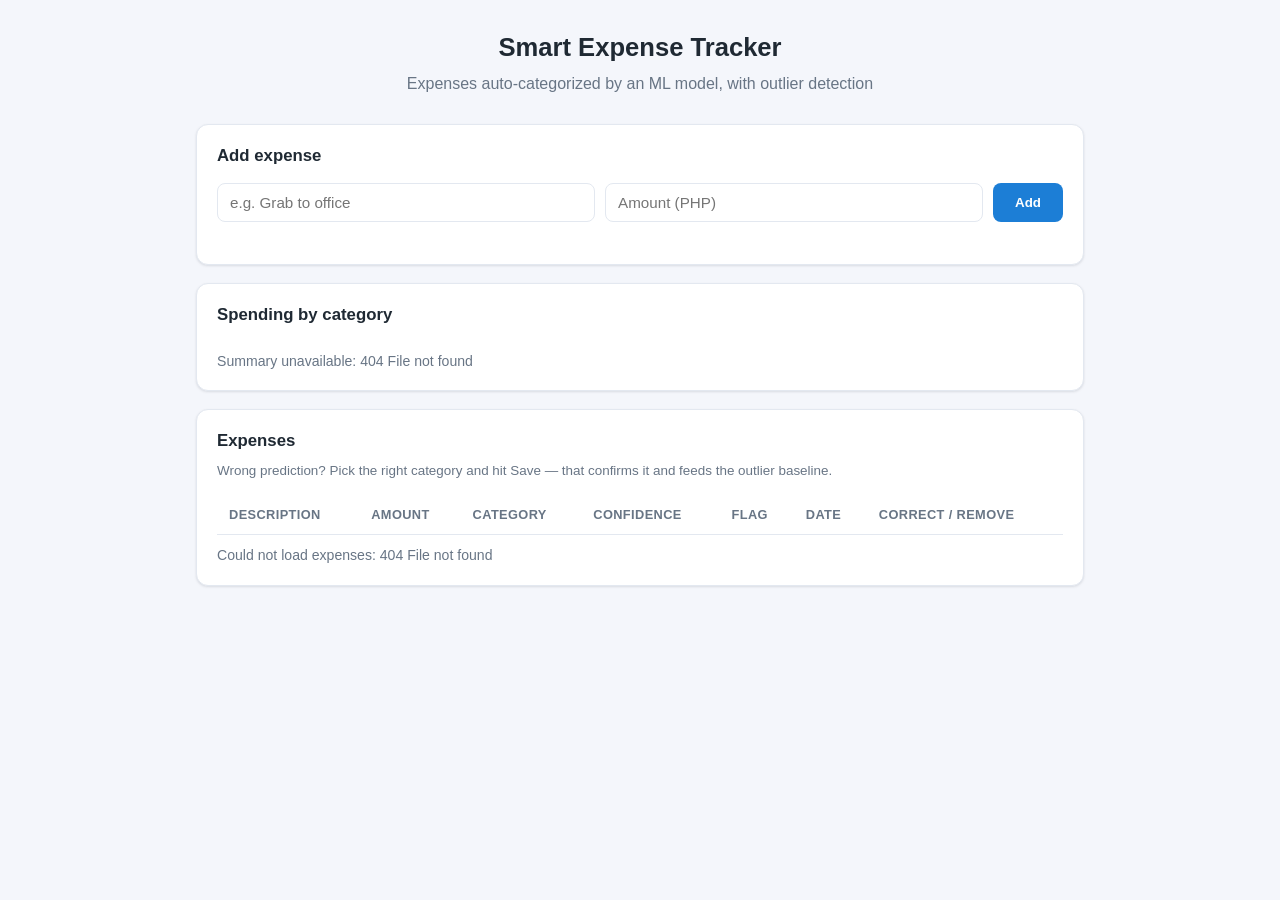
==== frontend/index.html @ 966b3962 "feat(frontend): add expense dashboard served by Laravel Vanilla JS page to add expenses, view spendi" ====
<!DOCTYPE html>
<html lang="en">
<head>
  <meta charset="UTF-8" />
  <meta name="viewport" content="width=device-width, initial-scale=1.0" />
  <title>Smart Expense Tracker</title>
  <link rel="stylesheet" href="styles.css" />
</head>
<body>
  <header class="app-header">
    <h1>Smart Expense Tracker</h1>
    <p class="subtitle">Expenses auto-categorized by an ML model, with outlier detection</p>
    <p id="ml-status" class="ml-status"></p>
  </header>

  <main class="container">
    <section class="card">
      <h2>Add expense</h2>
      <form id="expense-form" class="expense-form">
        <input type="text" id="description" placeholder="e.g. Grab to office" autocomplete="off" required />
        <input type="number" id="amount" placeholder="Amount (PHP)" step="0.01" min="0" required />
        <button type="submit" id="submit-btn">Add</button>
      </form>
      <p id="form-status" class="status"></p>
    </section>

    <section class="card">
      <h2>Spending by category</h2>
      <div id="summary" class="summary"></div>
    </section>

    <section class="card">
      <h2>Expenses</h2>
      <p class="hint">Wrong prediction? Pick the right category and hit Save — that confirms it and feeds the outlier baseline.</p>
      <div class="table-wrap">
        <table class="expense-table">
          <thead>
            <tr>
              <th>Description</th><th>Amount</th><th>Category</th>
              <th>Confidence</th><th>Flag</th><th>Date</th><th>Correct / remove</th>
            </tr>
          </thead>
          <tbody id="expense-rows"></tbody>
        </table>
      </div>
      <p id="empty-state" class="status">No expenses yet — add one above.</p>
    </section>
  </main>

  <script src="app.js"></script>
</body>
</html>
---- frontend/styles.css ----
:root {
  --bg: #f4f6fb;
  --card: #ffffff;
  --ink: #1f2933;
  --muted: #687585;
  --border: #e3e8f0;
  --accent: #1c7ed6;
  --shadow: 0 1px 3px rgba(16, 24, 40, 0.08), 0 1px 2px rgba(16, 24, 40, 0.04);
}

* { box-sizing: border-box; }

body {
  margin: 0;
  font-family: -apple-system, BlinkMacSystemFont, "Segoe UI", Roboto, Helvetica, Arial, sans-serif;
  background: var(--bg);
  color: var(--ink);
  line-height: 1.5;
}

.app-header {
  padding: 28px 20px 20px;
  text-align: center;
}
.app-header h1 { margin: 0; font-size: 1.6rem; }
.subtitle { margin: 6px 0 0; color: var(--muted); }
.ml-status { margin: 8px 0 0; font-size: 0.82rem; color: var(--muted); }

.container {
  max-width: 920px;
  margin: 0 auto;
  padding: 0 16px 48px;
  display: grid;
  gap: 18px;
}

.card {
  background: var(--card);
  border: 1px solid var(--border);
  border-radius: 12px;
  box-shadow: var(--shadow);
  padding: 18px 20px;
}
.card h2 { margin: 0 0 14px; font-size: 1.05rem; }
.hint { margin: -6px 0 14px; color: var(--muted); font-size: 0.84rem; }

.expense-form { display: flex; gap: 10px; flex-wrap: wrap; }
.expense-form input {
  flex: 1 1 180px;
  padding: 10px 12px;
  border: 1px solid var(--border);
  border-radius: 8px;
  font-size: 0.95rem;
}
.expense-form input:focus { outline: 2px solid var(--accent); border-color: var(--accent); }
.expense-form button {
  padding: 10px 22px;
  border: none;
  border-radius: 8px;
  background: var(--accent);
  color: #fff;
  font-weight: 600;
  cursor: pointer;
}
.expense-form button:disabled { opacity: 0.6; cursor: progress; }

.status { margin: 10px 0 0; color: var(--muted); font-size: 0.88rem; min-height: 1em; }

.table-wrap { overflow-x: auto; }
.expense-table { width: 100%; border-collapse: collapse; font-size: 0.92rem; }
.expense-table th, .expense-table td {
  text-align: left;
  padding: 10px 12px;
  border-bottom: 1px solid var(--border);
  white-space: nowrap;
}
.expense-table th { color: var(--muted); font-weight: 600; font-size: 0.8rem; text-transform: uppercase; letter-spacing: 0.03em; }
.expense-table tr.outlier { background: #fff4f4; }

.badge {
  display: inline-block;
  padding: 3px 10px;
  border-radius: 999px;
  color: #fff;
  font-size: 0.78rem;
  font-weight: 600;
}
.confirmed { color: #2f9e44; font-weight: 700; }
.flag { color: #e03131; font-weight: 600; font-size: 0.82rem; cursor: help; }

.action-wrap { display: flex; gap: 6px; align-items: center; }
.action-wrap select {
  padding: 5px 6px;
  border: 1px solid var(--border);
  border-radius: 6px;
  font-size: 0.82rem;
  background: #fff;
}
.btn-save {
  padding: 5px 12px;
  border: none;
  border-radius: 6px;
  background: var(--accent);
  color: #fff;
  cursor: pointer;
  font-size: 0.8rem;
}
.btn-save:hover { opacity: 0.9; }
.btn-del {
  padding: 5px 9px;
  border: 1px solid var(--border);
  border-radius: 6px;
  background: #fff;
  color: #e03131;
  cursor: pointer;
  font-size: 0.85rem;
  line-height: 1;
}
.btn-del:hover { background: #fff4f4; }

.summary { display: grid; gap: 10px; }
.bar-row { display: grid; grid-template-columns: 90px 1fr 90px; align-items: center; gap: 10px; }
.bar-label { font-size: 0.85rem; color: var(--muted); }
.bar-track { background: #eef1f6; border-radius: 999px; height: 12px; overflow: hidden; }
.bar-fill { display: block; height: 100%; border-radius: 999px; transition: width 0.3s ease; }
.bar-value { font-size: 0.85rem; text-align: right; font-variant-numeric: tabular-nums; }
.outlier-count { margin: 6px 0 0; color: var(--muted); font-size: 0.88rem; }
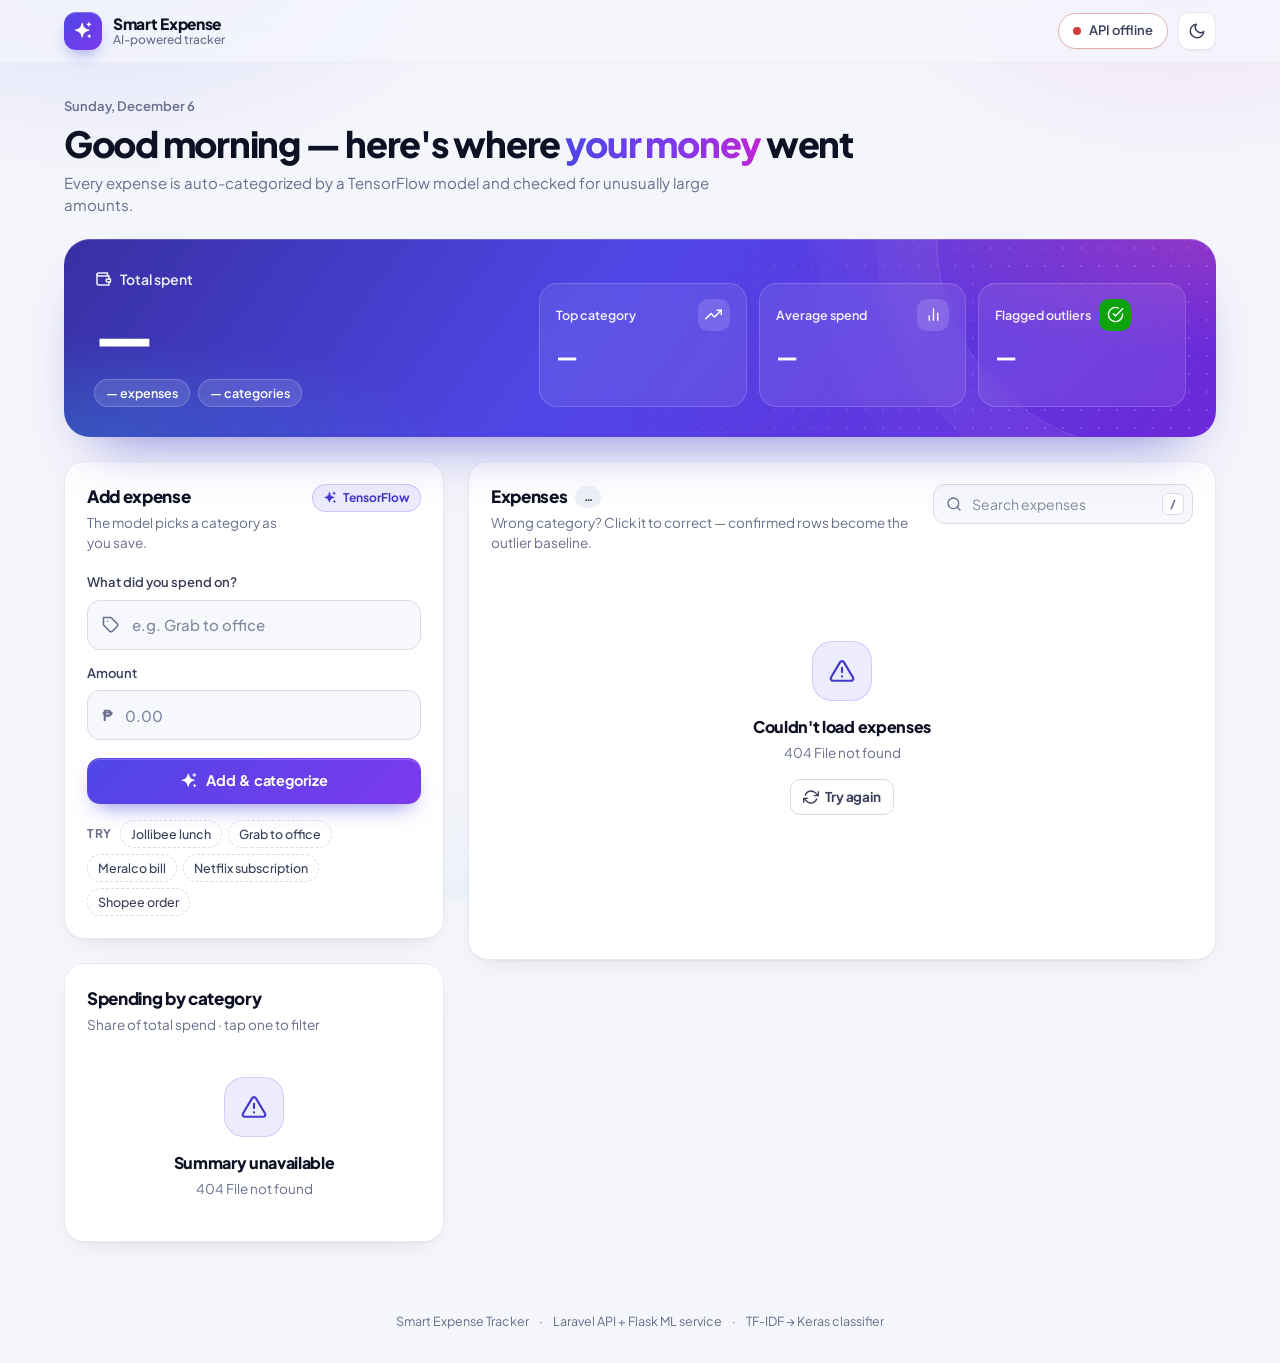
==== commit adc8627a: "feat(frontend): open the dashboard in light mode by default The page always starts in light mode reg" ====
--- a/frontend/index.html
+++ b/frontend/index.html
@@ -1,52 +1,248 @@
 <!DOCTYPE html>
-<html lang="en">
+<!-- The page always opens in light mode; the header toggle switches to dark for the visit. -->
+<html lang="en" data-theme="light">
 <head>
   <meta charset="UTF-8" />
   <meta name="viewport" content="width=device-width, initial-scale=1.0" />
   <title>Smart Expense Tracker</title>
-  <link rel="stylesheet" href="styles.css" />
+  <meta name="description" content="Expense tracker that auto-categorizes spending with a TensorFlow model and flags unusually large expenses." />
+  <meta name="color-scheme" content="light" />
+  <meta name="theme-color" content="#f5f6fb" />
+  <link rel="icon" href="data:image/svg+xml,%3Csvg xmlns='http://www.w3.org/2000/svg' viewBox='0 0 32 32'%3E%3Cdefs%3E%3ClinearGradient id='g' x1='0' y1='0' x2='1' y2='1'%3E%3Cstop offset='0' stop-color='%234f46e5'/%3E%3Cstop offset='1' stop-color='%237c3aed'/%3E%3C/linearGradient%3E%3C/defs%3E%3Crect width='32' height='32' rx='9' fill='url(%23g)'/%3E%3Cpath d='M16 6c.8 5.6 4.4 9.2 10 10-5.6.8-9.2 4.4-10 10-.8-5.6-4.4-9.2-10-10 5.6-.8 9.2-4.4 10-10z' fill='%23fff'/%3E%3C/svg%3E" />
+  <link rel="preconnect" href="https://fonts.googleapis.com" />
+  <link rel="preconnect" href="https://fonts.gstatic.com" crossorigin />
+  <link rel="stylesheet" href="https://fonts.googleapis.com/css2?family=Plus+Jakarta+Sans:wght@400;500;600;700;800&display=swap" />
+  <link rel="stylesheet" href="styles.css?v=2" />
 </head>
 <body>
-  <header class="app-header">
-    <h1>Smart Expense Tracker</h1>
-    <p class="subtitle">Expenses auto-categorized by an ML model, with outlier detection</p>
-    <p id="ml-status" class="ml-status"></p>
+  <!-- Icon sprite (stroke icons, 24px grid). Category icons are named after the category slug. -->
+  <svg xmlns="http://www.w3.org/2000/svg" class="sprite" aria-hidden="true">
+    <symbol id="i-sparkles" viewBox="0 0 24 24"><path d="M11 3c.6 4.4 3.6 7.4 8 8-4.4.6-7.4 3.6-8 8-.6-4.4-3.6-7.4-8-8 4.4-.6 7.4-3.6 8-8z"/><path d="M19 2v4M17 4h4"/><path d="M19.5 16.5v3M18 18h3"/></symbol>
+    <symbol id="i-wallet" viewBox="0 0 24 24"><path d="M20 12V8H6a2 2 0 0 1-2-2c0-1.1.9-2 2-2h12v4"/><path d="M4 6v12a2 2 0 0 0 2 2h14v-4"/><path d="M18 12a2 2 0 0 0 0 4h4v-4z"/></symbol>
+    <symbol id="i-food" viewBox="0 0 24 24"><path d="M3 2v7c0 1.1.9 2 2 2h4a2 2 0 0 0 2-2V2"/><path d="M7 2v20"/><path d="M21 15V2a5 5 0 0 0-5 5v6c0 1.1.9 2 2 2h3zm0 0v7"/></symbol>
+    <symbol id="i-transport" viewBox="0 0 24 24"><path d="M5 11l1.6-4.3A2 2 0 0 1 8.5 5.4h7a2 2 0 0 1 1.9 1.3L19 11"/><path d="M5 18H4a1 1 0 0 1-1-1v-3.5A2.5 2.5 0 0 1 5.5 11h13a2.5 2.5 0 0 1 2.5 2.5V17a1 1 0 0 1-1 1h-1"/><path d="M9 18h6"/><circle cx="7" cy="18" r="2"/><circle cx="17" cy="18" r="2"/></symbol>
+    <symbol id="i-utilities" viewBox="0 0 24 24"><path d="M13 2L3 14h9l-1 8 10-12h-9l1-8z"/></symbol>
+    <symbol id="i-shopping" viewBox="0 0 24 24"><path d="M6 2L3 6v14a2 2 0 0 0 2 2h14a2 2 0 0 0 2-2V6l-3-4z"/><path d="M3 6h18"/><path d="M16 10a4 4 0 0 1-8 0"/></symbol>
+    <symbol id="i-bills" viewBox="0 0 24 24"><path d="M5 3v18l2.33-1.5L9.67 21 12 19.5l2.33 1.5 2.34-1.5L19 21V3l-2.33 1.5L14.33 3 12 4.5 9.67 3 7.33 4.5z"/><path d="M9 8.5h6"/><path d="M9 12.5h6"/><path d="M9 16h3"/></symbol>
+    <symbol id="i-other" viewBox="0 0 24 24"><path d="M20.59 13.41l-7.17 7.17a2 2 0 0 1-2.83 0L2 12V2h10l8.59 8.59a2 2 0 0 1 0 2.82z"/><path d="M7 7h.01"/></symbol>
+    <symbol id="i-uncategorized" viewBox="0 0 24 24"><circle cx="12" cy="12" r="10"/><path d="M9.09 9a3 3 0 0 1 5.83 1c0 2-3 3-3 3"/><path d="M12 17h.01"/></symbol>
+    <symbol id="i-check" viewBox="0 0 24 24"><path d="M20 6L9 17l-5-5"/></symbol>
+    <symbol id="i-check-circle" viewBox="0 0 24 24"><path d="M22 11.08V12a10 10 0 1 1-5.93-9.14"/><path d="M22 4L12 14.01l-3-3"/></symbol>
+    <symbol id="i-alert" viewBox="0 0 24 24"><path d="M10.29 3.86L1.82 18a2 2 0 0 0 1.71 3h16.94a2 2 0 0 0 1.71-3L13.71 3.86a2 2 0 0 0-3.42 0z"/><path d="M12 9v4"/><path d="M12 17h.01"/></symbol>
+    <symbol id="i-trash" viewBox="0 0 24 24"><path d="M3 6h18"/><path d="M19 6v14a2 2 0 0 1-2 2H7a2 2 0 0 1-2-2V6m3 0V4a2 2 0 0 1 2-2h4a2 2 0 0 1 2 2v2"/><path d="M10 11v6"/><path d="M14 11v6"/></symbol>
+    <symbol id="i-x" viewBox="0 0 24 24"><path d="M18 6L6 18"/><path d="M6 6l12 12"/></symbol>
+    <symbol id="i-chevron" viewBox="0 0 24 24"><path d="M6 9l6 6 6-6"/></symbol>
+    <symbol id="i-search" viewBox="0 0 24 24"><circle cx="11" cy="11" r="8"/><path d="M21 21l-4.35-4.35"/></symbol>
+    <symbol id="i-sun" viewBox="0 0 24 24"><circle cx="12" cy="12" r="4"/><path d="M12 2v2M12 20v2M4.93 4.93l1.41 1.41M17.66 17.66l1.41 1.41M2 12h2M20 12h2M6.34 17.66l-1.41 1.41M19.07 4.93l-1.41 1.41"/></symbol>
+    <symbol id="i-moon" viewBox="0 0 24 24"><path d="M21 12.79A9 9 0 1 1 11.21 3 7 7 0 0 0 21 12.79z"/></symbol>
+    <symbol id="i-trending" viewBox="0 0 24 24"><path d="M23 6l-9.5 9.5-5-5L1 18"/><path d="M17 6h6v6"/></symbol>
+    <symbol id="i-bars" viewBox="0 0 24 24"><path d="M18 20V10"/><path d="M12 20V4"/><path d="M6 20v-6"/></symbol>
+    <symbol id="i-inbox" viewBox="0 0 24 24"><path d="M22 12h-6l-2 3h-4l-2-3H2"/><path d="M5.45 5.11L2 12v6a2 2 0 0 0 2 2h16a2 2 0 0 0 2-2v-6l-3.45-6.89A2 2 0 0 0 16.76 4H7.24a2 2 0 0 0-1.79 1.11z"/></symbol>
+    <symbol id="i-refresh" viewBox="0 0 24 24"><path d="M23 4v6h-6"/><path d="M1 20v-6h6"/><path d="M3.51 9a9 9 0 0 1 14.85-3.36L23 10M1 14l4.64 4.36A9 9 0 0 0 20.49 15"/></symbol>
+  </svg>
+
+  <div class="aurora" aria-hidden="true"></div>
+
+  <header class="topbar">
+    <div class="topbar-inner">
+      <a class="brand" href="/">
+        <span class="brand-mark"><svg class="icon" aria-hidden="true"><use href="#i-sparkles"/></svg></span>
+        <span class="brand-text">
+          <span class="brand-name">Smart Expense</span>
+          <span class="brand-tag">AI-powered tracker</span>
+        </span>
+      </a>
+      <div class="topbar-actions">
+        <span id="ml-status" class="status-pill" data-state="checking" role="status" title="Contacting the API">
+          <span class="status-dot" aria-hidden="true"></span>
+          <span class="label">Checking model…</span>
+        </span>
+        <button id="theme-toggle" class="icon-btn" type="button" aria-label="Switch to dark theme" title="Switch to dark theme">
+          <svg class="icon" aria-hidden="true"><use href="#i-moon"/></svg>
+        </button>
+      </div>
+    </div>
   </header>
 
-  <main class="container">
-    <section class="card">
-      <h2>Add expense</h2>
-      <form id="expense-form" class="expense-form">
-        <input type="text" id="description" placeholder="e.g. Grab to office" autocomplete="off" required />
-        <input type="number" id="amount" placeholder="Amount (PHP)" step="0.01" min="0" required />
-        <button type="submit" id="submit-btn">Add</button>
-      </form>
-      <p id="form-status" class="status"></p>
+  <main class="page">
+    <section class="intro">
+      <p class="eyebrow" id="today">&nbsp;</p>
+      <h1><span id="greeting">Hello</span> — here's where <span class="grad-text">your money</span> went</h1>
+      <p class="lede">Every expense is auto-categorized by a TensorFlow model and checked for unusually large amounts.</p>
     </section>
 
-    <section class="card">
-      <h2>Spending by category</h2>
-      <div id="summary" class="summary"></div>
+    <section class="hero" aria-label="Spending overview">
+      <div class="hero-main">
+        <p class="hero-label"><svg class="icon" aria-hidden="true"><use href="#i-wallet"/></svg> Total spent</p>
+        <p class="hero-value">
+          <span id="hero-value" aria-hidden="true"><span class="skeleton skeleton-hero"></span></span>
+          <span id="hero-value-sr" class="sr-only">Loading</span>
+        </p>
+        <p class="hero-sub">
+          <span class="hero-pill" id="hero-count">— expenses</span>
+          <span class="hero-pill" id="hero-cats">— categories</span>
+        </p>
+      </div>
+      <div class="hero-kpis">
+        <div class="kpi" id="kpi-top">
+          <div class="kpi-head">
+            <span class="kpi-label">Top category</span>
+            <span class="kpi-icon"><svg class="icon" aria-hidden="true"><use href="#i-trending"/></svg></span>
+          </div>
+          <p class="kpi-value">—</p>
+          <p class="kpi-sub">&nbsp;</p>
+        </div>
+        <div class="kpi" id="kpi-avg">
+          <div class="kpi-head">
+            <span class="kpi-label">Average spend</span>
+            <span class="kpi-icon"><svg class="icon" aria-hidden="true"><use href="#i-bars"/></svg></span>
+          </div>
+          <p class="kpi-value">—</p>
+          <p class="kpi-sub">&nbsp;</p>
+        </div>
+        <button class="kpi kpi-button" id="kpi-outliers" type="button" data-state="clear" disabled>
+          <span class="kpi-head">
+            <span class="kpi-label">Flagged outliers</span>
+            <span class="kpi-icon"><svg class="icon" aria-hidden="true"><use href="#i-check-circle"/></svg></span>
+          </span>
+          <span class="kpi-value">—</span>
+          <span class="kpi-sub">&nbsp;</span>
+        </button>
+      </div>
     </section>
 
-    <section class="card">
-      <h2>Expenses</h2>
-      <p class="hint">Wrong prediction? Pick the right category and hit Save — that confirms it and feeds the outlier baseline.</p>
-      <div class="table-wrap">
-        <table class="expense-table">
-          <thead>
-            <tr>
-              <th>Description</th><th>Amount</th><th>Category</th>
-              <th>Confidence</th><th>Flag</th><th>Date</th><th>Correct / remove</th>
-            </tr>
-          </thead>
-          <tbody id="expense-rows"></tbody>
-        </table>
-      </div>
-      <p id="empty-state" class="status">No expenses yet — add one above.</p>
-    </section>
+    <div class="layout">
+      <div class="rail">
+        <section class="card add-card" aria-labelledby="add-title">
+          <header class="card-head">
+            <div>
+              <h2 class="card-title" id="add-title">Add expense</h2>
+              <p class="card-sub">The model picks a category as you save.</p>
+            </div>
+            <span class="ai-badge"><svg class="icon" aria-hidden="true"><use href="#i-sparkles"/></svg> TensorFlow</span>
+          </header>
+
+          <form id="expense-form" class="add-form">
+            <label class="field">
+              <span class="field-label">What did you spend on?</span>
+              <span class="input-wrap">
+                <svg class="icon" aria-hidden="true"><use href="#i-other"/></svg>
+                <input type="text" id="description" name="description" placeholder="e.g. Grab to office" autocomplete="off" maxlength="255" required />
+              </span>
+            </label>
+            <label class="field">
+              <span class="field-label">Amount</span>
+              <span class="input-wrap">
+                <span class="prefix" aria-hidden="true">₱</span>
+                <input type="number" id="amount" name="amount" placeholder="0.00" step="0.01" min="0.01" inputmode="decimal" required />
+              </span>
+            </label>
+            <button type="submit" id="submit-btn" class="btn btn-primary btn-block">
+              <svg class="icon btn-icon" aria-hidden="true"><use href="#i-sparkles"/></svg>
+              <span class="spinner" aria-hidden="true"></span>
+              <span class="btn-label">Add &amp; categorize</span>
+            </button>
+          </form>
+
+          <div class="suggestions">
+            <span class="suggestions-label">Try</span>
+            <button type="button" class="suggestion" data-amount="185">Jollibee lunch</button>
+            <button type="button" class="suggestion" data-amount="240">Grab to office</button>
+            <button type="button" class="suggestion" data-amount="2350">Meralco bill</button>
+            <button type="button" class="suggestion" data-amount="549">Netflix subscription</button>
+            <button type="button" class="suggestion" data-amount="890">Shopee order</button>
+          </div>
+
+          <p id="form-status" class="form-status" role="alert"></p>
+          <div id="prediction" class="prediction" role="status" hidden></div>
+        </section>
+
+        <section class="card breakdown-card" aria-labelledby="breakdown-title">
+          <header class="card-head">
+            <div>
+              <h2 class="card-title" id="breakdown-title">Spending by category</h2>
+              <p class="card-sub">Share of total spend · tap one to filter</p>
+            </div>
+            <button type="button" id="clear-category" class="link-btn" hidden>Clear</button>
+          </header>
+          <ul id="breakdown" class="breakdown">
+            <li class="skeleton-row"><span class="skeleton skeleton-avatar"></span><span class="skeleton-lines"><span class="skeleton"></span><span class="skeleton short"></span></span></li>
+            <li class="skeleton-row"><span class="skeleton skeleton-avatar"></span><span class="skeleton-lines"><span class="skeleton"></span><span class="skeleton short"></span></span></li>
+            <li class="skeleton-row"><span class="skeleton skeleton-avatar"></span><span class="skeleton-lines"><span class="skeleton"></span><span class="skeleton short"></span></span></li>
+          </ul>
+        </section>
+      </div>
+
+      <section class="card expenses-card" aria-labelledby="expenses-title">
+        <header class="card-head">
+          <div>
+            <h2 class="card-title" id="expenses-title" tabindex="-1">Expenses <span class="count-badge" id="expense-count">…</span></h2>
+            <p class="card-sub">Wrong category? Click it to correct — confirmed rows become the outlier baseline.</p>
+          </div>
+          <label class="search">
+            <svg class="icon" aria-hidden="true"><use href="#i-search"/></svg>
+            <input type="search" id="search" placeholder="Search expenses" aria-label="Search expenses" autocomplete="off" />
+            <kbd aria-hidden="true">/</kbd>
+          </label>
+        </header>
+
+        <div id="filters" class="filters" role="toolbar" aria-label="Filter expenses"></div>
+
+        <div class="table-wrap">
+          <table class="expense-table" id="expense-table">
+            <thead>
+              <tr>
+                <th scope="col">Expense</th>
+                <th scope="col">Category</th>
+                <th scope="col">Confidence</th>
+                <th scope="col" class="num">Amount</th>
+                <th scope="col"><span class="sr-only">Actions</span></th>
+              </tr>
+            </thead>
+            <tbody id="expense-rows">
+              <tr class="skeleton-tr"><td colspan="5"><span class="skeleton-row"><span class="skeleton skeleton-avatar"></span><span class="skeleton-lines"><span class="skeleton"></span><span class="skeleton short"></span></span></span></td></tr>
+              <tr class="skeleton-tr"><td colspan="5"><span class="skeleton-row"><span class="skeleton skeleton-avatar"></span><span class="skeleton-lines"><span class="skeleton"></span><span class="skeleton short"></span></span></span></td></tr>
+              <tr class="skeleton-tr"><td colspan="5"><span class="skeleton-row"><span class="skeleton skeleton-avatar"></span><span class="skeleton-lines"><span class="skeleton"></span><span class="skeleton short"></span></span></span></td></tr>
+              <tr class="skeleton-tr"><td colspan="5"><span class="skeleton-row"><span class="skeleton skeleton-avatar"></span><span class="skeleton-lines"><span class="skeleton"></span><span class="skeleton short"></span></span></span></td></tr>
+            </tbody>
+          </table>
+        </div>
+        <div id="empty-state" class="empty" hidden></div>
+
+        <footer class="list-foot">
+          <span id="list-meta"></span>
+          <button type="button" id="load-more" class="btn btn-ghost btn-sm" hidden>
+            Load more <svg class="icon" aria-hidden="true"><use href="#i-chevron"/></svg>
+          </button>
+        </footer>
+      </section>
+    </div>
   </main>
 
-  <script src="app.js"></script>
+  <footer class="footer">
+    <span>Smart Expense Tracker</span>
+    <span aria-hidden="true">·</span>
+    <span>Laravel API + Flask ML service</span>
+    <span aria-hidden="true">·</span>
+    <span>TF-IDF → Keras classifier</span>
+  </footer>
+
+  <div id="cat-menu" class="menu" role="menu" aria-label="Set category" hidden></div>
+
+  <dialog id="confirm-dialog" class="dialog" aria-labelledby="dialog-title" aria-describedby="dialog-body">
+    <form method="dialog" class="dialog-inner">
+      <span class="dialog-icon"><svg class="icon" aria-hidden="true"><use href="#i-trash"/></svg></span>
+      <h3 id="dialog-title" class="dialog-title">Delete this expense?</h3>
+      <p id="dialog-body" class="dialog-body"></p>
+      <div class="dialog-actions">
+        <button type="submit" value="cancel" class="btn btn-ghost" autofocus>Cancel</button>
+        <button type="submit" value="confirm" class="btn btn-danger">Delete</button>
+      </div>
+    </form>
+  </dialog>
+
+  <div id="toasts" class="toasts" role="status" aria-live="polite"></div>
+
+  <script src="app.js?v=2"></script>
 </body>
 </html>
--- a/frontend/styles.css
+++ b/frontend/styles.css
@@ -1,127 +1,1352 @@
+/* ==========================================================================
+   Smart Expense Tracker — styles
+   Tokens first (light by default, dark under [data-theme="dark"]), then components.
+   ========================================================================== */
+
 :root {
-  --bg: #f4f6fb;
-  --card: #ffffff;
-  --ink: #1f2933;
-  --muted: #687585;
-  --border: #e3e8f0;
-  --accent: #1c7ed6;
-  --shadow: 0 1px 3px rgba(16, 24, 40, 0.08), 0 1px 2px rgba(16, 24, 40, 0.04);
-}
-
-* { box-sizing: border-box; }
+  color-scheme: light;
+  --font: "Plus Jakarta Sans", system-ui, -apple-system, "Segoe UI", Roboto, Helvetica, Arial, sans-serif;
+
+  --bg: #f5f6fb;
+  --surface: #ffffff;
+  --surface-2: #f7f8fc;
+  --surface-3: #eef0f8;
+  --border: #e7e9f2;
+  --border-strong: #d8dbe8;
+  --ink: #0e1124;
+  --ink-2: #3a3f5c;
+  --muted: #676d8c;
+
+  --brand: #4f46e5;
+  --brand-2: #7c3aed;
+  --brand-ink: #4338ca;
+  --brand-soft: rgba(79, 70, 229, 0.1);
+  --ring: rgba(79, 70, 229, 0.28);
+  --meter: #4f46e5;
+  --grad-text: linear-gradient(90deg, #4f46e5, #7c3aed 55%, #c026d3);
+
+  /* Status colors are reserved for state and always ship with an icon + label. */
+  --good: #0ca30c;
+  --good-ink: #006300;
+  --warn: #fab219;
+  --crit: #d03b3b;
+  --crit-soft: rgba(208, 59, 59, 0.08);
+
+  /* One fixed color per category (validated categorical slots 1–5, adjacent order);
+     "Other" and "Uncategorized" take the de-emphasis grays. */
+  --cat-transport: #2a78d6;
+  --cat-food: #eb6834;
+  --cat-bills: #1baf7a;
+  --cat-utilities: #eda100;
+  --cat-shopping: #e87ba4;
+  --cat-other: #898781;
+  --cat-uncategorized: #c3c2b7;
+
+  --shadow-sm: 0 1px 2px rgba(16, 18, 40, 0.05);
+  --shadow: 0 1px 2px rgba(16, 18, 40, 0.04), 0 10px 30px -16px rgba(16, 18, 40, 0.16);
+  --shadow-pop: 0 18px 50px -18px rgba(16, 18, 40, 0.35);
+  --radius: 20px;
+  --ease-out: cubic-bezier(0.2, 0.8, 0.2, 1);
+}
+
+:root[data-theme="dark"] {
+  color-scheme: dark;
+  --bg: #090b13;
+  --surface: #11141f;
+  --surface-2: #161a28;
+  --surface-3: #1d2233;
+  --border: #232840;
+  --border-strong: #30364f;
+  --ink: #eef0fb;
+  --ink-2: #c4c8de;
+  --muted: #9096b4;
+  --brand-ink: #a5b4fc;
+  --brand-soft: rgba(129, 140, 248, 0.14);
+  --ring: rgba(129, 140, 248, 0.38);
+  --meter: #818cf8;
+  --grad-text: linear-gradient(90deg, #818cf8, #c084fc 55%, #f472b6);
+  --good-ink: #0ca30c;
+  --crit-soft: rgba(208, 59, 59, 0.16);
+  --cat-transport: #3987e5;
+  --cat-food: #d95926;
+  --cat-bills: #199e70;
+  --cat-utilities: #c98500;
+  --cat-shopping: #d55181;
+  --cat-other: #898781;
+  --cat-uncategorized: #52514e;
+  --shadow-sm: 0 1px 2px rgba(0, 0, 0, 0.4);
+  --shadow: 0 1px 2px rgba(0, 0, 0, 0.35), 0 12px 32px -18px rgba(0, 0, 0, 0.7);
+  --shadow-pop: 0 20px 50px -16px rgba(0, 0, 0, 0.75);
+}
+
+/* ---------- Base ---------- */
+
+*, *::before, *::after { box-sizing: border-box; }
+
+html { -webkit-text-size-adjust: 100%; }
 
 body {
   margin: 0;
-  font-family: -apple-system, BlinkMacSystemFont, "Segoe UI", Roboto, Helvetica, Arial, sans-serif;
+  min-height: 100vh;
+  font-family: var(--font);
+  font-size: 15px;
+  line-height: 1.5;
   background: var(--bg);
   color: var(--ink);
-  line-height: 1.5;
-}
-
-.app-header {
-  padding: 28px 20px 20px;
+  -webkit-font-smoothing: antialiased;
+  -moz-osx-font-smoothing: grayscale;
+}
+
+h1, h2, h3, p { margin: 0; }
+
+button, input { font: inherit; color: inherit; }
+
+:focus-visible { outline: 2px solid var(--brand); outline-offset: 2px; }
+
+[hidden] { display: none !important; }
+
+.sprite { position: absolute; width: 0; height: 0; overflow: hidden; }
+
+.sr-only {
+  position: absolute; width: 1px; height: 1px; padding: 0; margin: -1px;
+  overflow: hidden; clip: rect(0, 0, 0, 0); white-space: nowrap; border: 0;
+}
+
+.icon {
+  width: 18px;
+  height: 18px;
+  flex: none;
+  fill: none;
+  stroke: currentColor;
+  stroke-width: 2;
+  stroke-linecap: round;
+  stroke-linejoin: round;
+}
+
+/* Soft color glow behind the top of the page. */
+.aurora {
+  position: fixed;
+  inset: 0;
+  z-index: -1;
+  pointer-events: none;
+  background:
+    radial-gradient(42rem 26rem at 8% -8%, rgba(99, 102, 241, 0.16), transparent 62%),
+    radial-gradient(36rem 24rem at 92% -6%, rgba(192, 38, 211, 0.1), transparent 62%),
+    radial-gradient(40rem 22rem at 50% 108%, rgba(14, 165, 233, 0.07), transparent 60%);
+}
+
+/* ---------- Top bar ---------- */
+
+.topbar {
+  position: sticky;
+  top: 0;
+  z-index: 40;
+  background: color-mix(in oklab, var(--bg) 78%, transparent);
+  backdrop-filter: saturate(1.5) blur(14px);
+  -webkit-backdrop-filter: saturate(1.5) blur(14px);
+  border-bottom: 1px solid color-mix(in oklab, var(--border) 75%, transparent);
+}
+
+.topbar-inner {
+  max-width: 1200px;
+  margin: 0 auto;
+  padding: 12px 24px;
+  display: flex;
+  align-items: center;
+  justify-content: space-between;
+  gap: 16px;
+}
+
+.brand {
+  display: flex;
+  align-items: center;
+  gap: 11px;
+  color: var(--ink);
+  text-decoration: none;
+  border-radius: 12px;
+}
+
+.brand-mark {
+  width: 38px;
+  height: 38px;
+  border-radius: 12px;
+  display: grid;
+  place-items: center;
+  color: #fff;
+  background: linear-gradient(135deg, var(--brand), var(--brand-2));
+  box-shadow: 0 8px 18px -8px rgba(79, 70, 229, 0.8), inset 0 1px 0 rgba(255, 255, 255, 0.25);
+}
+.brand-mark .icon { width: 20px; height: 20px; fill: currentColor; stroke-width: 1.5; }
+
+.brand-text { display: grid; line-height: 1.15; }
+.brand-name { font-weight: 800; font-size: 15.5px; letter-spacing: -0.02em; }
+.brand-tag { font-size: 12px; font-weight: 500; color: var(--muted); }
+
+.topbar-actions { display: flex; align-items: center; gap: 10px; }
+
+.status-pill {
+  display: inline-flex;
+  align-items: center;
+  gap: 8px;
+  height: 36px;
+  padding: 0 14px;
+  border-radius: 999px;
+  border: 1px solid var(--border);
+  background: var(--surface);
+  box-shadow: var(--shadow-sm);
+  font-size: 13px;
+  font-weight: 600;
+  color: var(--ink-2);
+  white-space: nowrap;
+}
+.status-dot {
+  width: 8px;
+  height: 8px;
+  border-radius: 50%;
+  background: var(--muted);
+}
+.status-pill[data-state="ok"] .status-dot { background: var(--good); animation: pulse 2.4s ease-out infinite; }
+.status-pill[data-state="down"] .status-dot,
+.status-pill[data-state="error"] .status-dot { background: var(--crit); }
+.status-pill[data-state="down"],
+.status-pill[data-state="error"] { border-color: color-mix(in oklab, var(--crit) 35%, var(--border)); }
+
+@keyframes pulse {
+  0% { box-shadow: 0 0 0 0 rgba(12, 163, 12, 0.45); }
+  70%, 100% { box-shadow: 0 0 0 7px rgba(12, 163, 12, 0); }
+}
+
+/* ---------- Buttons & inputs ---------- */
+
+.btn {
+  display: inline-flex;
+  align-items: center;
+  justify-content: center;
+  gap: 8px;
+  height: 46px;
+  padding: 0 18px;
+  border-radius: 13px;
+  border: 1px solid transparent;
+  font-weight: 700;
+  font-size: 14.5px;
+  letter-spacing: -0.005em;
+  cursor: pointer;
+  white-space: nowrap;
+  transition: transform 0.15s var(--ease-out), box-shadow 0.2s, background-color 0.2s, border-color 0.2s, color 0.2s;
+}
+.btn:active { transform: translateY(1px); }
+.btn:disabled { cursor: progress; opacity: 0.75; }
+.btn-block { width: 100%; }
+.btn-sm { height: 36px; padding: 0 12px; font-size: 13.5px; border-radius: 10px; gap: 6px; }
+.btn-sm .icon { width: 16px; height: 16px; }
+
+.btn-primary {
+  color: #fff;
+  background: linear-gradient(135deg, var(--brand) 0%, var(--brand-2) 100%);
+  box-shadow: 0 10px 22px -10px rgba(79, 70, 229, 0.75), inset 0 1px 0 rgba(255, 255, 255, 0.22);
+}
+.btn-primary:hover:not(:disabled) {
+  transform: translateY(-1px);
+  box-shadow: 0 14px 28px -10px rgba(79, 70, 229, 0.85), inset 0 1px 0 rgba(255, 255, 255, 0.22);
+}
+.btn-primary .btn-icon { fill: currentColor; stroke-width: 1.5; }
+
+.btn-ghost {
+  background: var(--surface);
+  color: var(--ink-2);
+  border-color: var(--border-strong);
+}
+.btn-ghost:hover:not(:disabled) { background: var(--surface-3); color: var(--ink); }
+
+.btn-good {
+  background: color-mix(in oklab, var(--good) 11%, var(--surface));
+  color: var(--good-ink);
+  border-color: color-mix(in oklab, var(--good) 30%, var(--surface));
+}
+.btn-good:hover:not(:disabled) { background: color-mix(in oklab, var(--good) 18%, var(--surface)); }
+
+.btn-danger { background: var(--crit); color: #fff; }
+.btn-danger:hover { background: color-mix(in oklab, var(--crit) 88%, #000); }
+
+.spinner {
+  display: none;
+  width: 16px;
+  height: 16px;
+  border-radius: 50%;
+  border: 2px solid rgba(255, 255, 255, 0.35);
+  border-top-color: #fff;
+  animation: spin 0.7s linear infinite;
+}
+.is-busy .spinner { display: inline-block; }
+.is-busy .btn-icon { display: none; }
+@keyframes spin { to { transform: rotate(360deg); } }
+
+.icon-btn {
+  width: 38px;
+  height: 38px;
+  display: inline-grid;
+  place-items: center;
+  padding: 0;
+  border-radius: 11px;
+  border: 1px solid var(--border);
+  background: var(--surface);
+  color: var(--ink-2);
+  box-shadow: var(--shadow-sm);
+  cursor: pointer;
+  transition: background-color 0.15s, color 0.15s, border-color 0.15s, transform 0.15s var(--ease-out);
+}
+.icon-btn:hover { background: var(--surface-3); color: var(--ink); }
+.icon-btn:active { transform: scale(0.95); }
+.icon-btn.sm { width: 32px; height: 32px; border-radius: 9px; box-shadow: none; }
+.icon-btn.sm .icon { width: 16px; height: 16px; }
+.icon-btn.good:hover {
+  color: var(--good-ink);
+  background: color-mix(in oklab, var(--good) 11%, var(--surface));
+  border-color: color-mix(in oklab, var(--good) 35%, var(--border));
+}
+.icon-btn.danger:hover {
+  color: var(--crit);
+  background: var(--crit-soft);
+  border-color: color-mix(in oklab, var(--crit) 35%, var(--border));
+}
+
+.link-btn {
+  border: 0;
+  background: none;
+  padding: 4px 6px;
+  border-radius: 8px;
+  color: var(--brand-ink);
+  font-weight: 700;
+  font-size: 13px;
+  cursor: pointer;
+}
+.link-btn:hover { background: var(--brand-soft); }
+
+.input-wrap {
+  display: flex;
+  align-items: center;
+  gap: 10px;
+  height: 50px;
+  padding: 0 14px;
+  border-radius: 13px;
+  border: 1px solid var(--border-strong);
+  background: var(--surface-2);
+  transition: border-color 0.15s, box-shadow 0.15s, background-color 0.15s;
+}
+.input-wrap:hover { border-color: color-mix(in oklab, var(--brand) 30%, var(--border-strong)); }
+.input-wrap:focus-within {
+  border-color: var(--brand);
+  background: var(--surface);
+  box-shadow: 0 0 0 4px var(--ring);
+}
+.input-wrap .icon { color: var(--muted); }
+.input-wrap input {
+  flex: 1;
+  min-width: 0;
+  height: 100%;
+  border: 0;
+  outline: 0;
+  background: transparent;
+  font-size: 15px;
+  font-weight: 500;
+}
+.input-wrap input::placeholder,
+.search input::placeholder { color: var(--muted); opacity: 0.8; }
+.prefix { font-weight: 700; color: var(--muted); }
+
+input[type="number"] { -moz-appearance: textfield; appearance: textfield; }
+input[type="number"]::-webkit-outer-spin-button,
+input[type="number"]::-webkit-inner-spin-button { -webkit-appearance: none; margin: 0; }
+
+/* ---------- Page layout ---------- */
+
+.page {
+  max-width: 1200px;
+  margin: 0 auto;
+  padding: 0 24px;
+}
+
+.intro { margin: 34px 0 22px; }
+.eyebrow {
+  font-size: 13px;
+  font-weight: 600;
+  color: var(--muted);
+  margin-bottom: 6px;
+}
+.intro h1 {
+  font-size: clamp(26px, 3.4vw, 36px);
+  font-weight: 800;
+  letter-spacing: -0.035em;
+  line-height: 1.15;
+}
+.grad-text {
+  background: var(--grad-text);
+  -webkit-background-clip: text;
+  background-clip: text;
+  color: transparent;
+}
+.lede {
+  margin-top: 8px;
+  max-width: 62ch;
+  color: var(--muted);
+  font-size: 15px;
+}
+
+.layout {
+  display: grid;
+  grid-template-columns: minmax(0, 1fr);
+  gap: 24px;
+  margin-top: 24px;
+  align-items: start;
+}
+.rail { display: grid; gap: 24px; }
+
+/* Mid widths: the table takes the full row; the two rail cards sit side by side.
+   The rail + table columns only start once the table gets ~750px. */
+@media (min-width: 761px) and (max-width: 1179px) {
+  .rail { grid-template-columns: repeat(2, minmax(0, 1fr)); align-items: start; }
+}
+
+@media (min-width: 1180px) {
+  .layout { grid-template-columns: 380px minmax(0, 1fr); }
+}
+
+/* ---------- Hero ---------- */
+
+.hero {
+  position: relative;
+  isolation: isolate;
+  overflow: hidden;
+  display: grid;
+  grid-template-columns: minmax(0, 1fr) minmax(0, 1.55fr);
+  align-items: end;
+  gap: 28px;
+  padding: 30px;
+  border-radius: 26px;
+  color: #fff;
+  background:
+    radial-gradient(60% 95% at 100% 0%, rgba(236, 72, 153, 0.3), transparent 60%),
+    radial-gradient(55% 85% at 0% 100%, rgba(34, 211, 238, 0.2), transparent 60%),
+    linear-gradient(125deg, #3730a3 0%, #4f46e5 45%, #6d28d9 100%);
+  box-shadow: 0 30px 60px -32px rgba(67, 56, 202, 0.7), inset 0 1px 0 rgba(255, 255, 255, 0.18);
+}
+/* Dot texture fading in from the right, and a faint ring — decoration only. */
+.hero::before {
+  content: "";
+  position: absolute;
+  inset: 0;
+  z-index: -1;
+  background-image: radial-gradient(rgba(255, 255, 255, 0.16) 1px, transparent 1.6px);
+  background-size: 18px 18px;
+  -webkit-mask-image: linear-gradient(to left, #000 10%, transparent 65%);
+  mask-image: linear-gradient(to left, #000 10%, transparent 65%);
+}
+.hero::after {
+  content: "";
+  position: absolute;
+  z-index: -1;
+  width: 420px;
+  height: 420px;
+  right: -140px;
+  top: -210px;
+  border-radius: 50%;
+  border: 1px solid rgba(255, 255, 255, 0.14);
+  box-shadow: 0 0 0 60px rgba(255, 255, 255, 0.03), 0 0 0 120px rgba(255, 255, 255, 0.02);
+}
+
+.hero-label {
+  display: inline-flex;
+  align-items: center;
+  gap: 8px;
+  font-size: 14px;
+  font-weight: 600;
+  color: rgba(255, 255, 255, 0.92);
+}
+.hero-value {
+  margin: 10px 0 14px;
+  font-size: clamp(42px, 5.6vw, 60px);
+  font-weight: 800;
+  letter-spacing: -0.04em;
+  line-height: 1.02;
+  white-space: nowrap;
+}
+.hero-value .cur { font-size: 0.66em; font-weight: 700; margin-right: 3px; vertical-align: 0.2em; }
+.hero-value .dec { font-size: 0.5em; font-weight: 700; margin-left: 1px; letter-spacing: -0.02em; }
+.hero-sub { display: flex; flex-wrap: wrap; gap: 8px; }
+.hero-pill {
+  display: inline-flex;
+  align-items: center;
+  height: 28px;
+  padding: 0 11px;
+  border-radius: 999px;
+  font-size: 12.5px;
+  font-weight: 600;
+  color: #fff;
+  background: rgba(255, 255, 255, 0.12);
+  border: 1px solid rgba(255, 255, 255, 0.2);
+}
+
+.hero-kpis {
+  display: grid;
+  grid-template-columns: repeat(3, minmax(0, 1fr));
+  gap: 12px;
+}
+.kpi {
+  display: flex;
+  flex-direction: column;
+  min-width: 0;
+  padding: 15px 16px;
+  border-radius: 18px;
+  text-align: left;
+  color: #fff;
+  background: rgba(255, 255, 255, 0.08);
+  border: 1px solid rgba(255, 255, 255, 0.16);
+  backdrop-filter: blur(8px);
+  -webkit-backdrop-filter: blur(8px);
+}
+.kpi-head {
+  display: flex;
+  align-items: center;
+  justify-content: space-between;
+  gap: 8px;
+  margin-bottom: 12px;
+}
+.kpi-label { font-size: 12.5px; font-weight: 600; color: rgba(255, 255, 255, 0.92); }
+.kpi-icon {
+  width: 32px;
+  height: 32px;
+  flex: none;
+  display: grid;
+  place-items: center;
+  border-radius: 10px;
+  background: rgba(255, 255, 255, 0.14);
+}
+.kpi-icon .icon { width: 17px; height: 17px; }
+.kpi-icon .avatar { width: 32px; height: 32px; border-radius: 10px; background: #fff; }
+.kpi-icon .avatar .icon { color: color-mix(in oklab, var(--c) 82%, #0e1124); }
+.kpi-value {
+  display: block;
+  font-size: 22px;
+  font-weight: 800;
+  letter-spacing: -0.03em;
+  line-height: 1.2;
+  overflow-wrap: anywhere;
+}
+.kpi-sub {
+  display: block;
+  margin-top: 3px;
+  font-size: 12.5px;
+  font-weight: 500;
+  color: rgba(255, 255, 255, 0.92);
+}
+.kpi[data-state="alert"] .kpi-icon { background: var(--crit); }
+.kpi[data-state="clear"] .kpi-icon { background: var(--good); }
+
+.kpi-button {
+  font: inherit;
+  cursor: pointer;
+  transition: background-color 0.2s, border-color 0.2s, transform 0.15s var(--ease-out);
+}
+.kpi-button:disabled { cursor: default; }
+.kpi-button:not(:disabled):hover { background: rgba(255, 255, 255, 0.14); border-color: rgba(255, 255, 255, 0.3); }
+.kpi-button:not(:disabled):active { transform: translateY(1px); }
+.kpi-button[aria-pressed="true"] {
+  background: rgba(255, 255, 255, 0.2);
+  border-color: rgba(255, 255, 255, 0.55);
+}
+.hero :focus-visible { outline-color: #fff; }
+
+/* ---------- Cards ---------- */
+
+.card {
+  background: var(--surface);
+  border: 1px solid var(--border);
+  border-radius: var(--radius);
+  box-shadow: var(--shadow);
+  padding: 22px;
+  min-width: 0;
+  scroll-margin-top: 84px; /* clear the sticky top bar when scrolled into view */
+}
+
+.card-head {
+  display: flex;
+  align-items: flex-start;
+  justify-content: space-between;
+  flex-wrap: wrap;
+  gap: 12px 16px;
+}
+/* The title block wraps its own text before pushing the header's
+   right-hand control onto a new line. */
+.card-head > div { flex: 1 1 180px; min-width: 0; }
+.card-title {
+  display: flex;
+  align-items: center;
+  gap: 8px;
+  font-size: 17px;
+  font-weight: 800;
+  letter-spacing: -0.02em;
+}
+.card-sub { margin-top: 3px; font-size: 13.5px; color: var(--muted); }
+
+.count-badge {
+  min-width: 26px;
+  padding: 2px 8px;
+  border-radius: 999px;
+  background: var(--surface-3);
+  color: var(--ink-2);
+  font-size: 12px;
+  font-weight: 700;
   text-align: center;
-}
-.app-header h1 { margin: 0; font-size: 1.6rem; }
-.subtitle { margin: 6px 0 0; color: var(--muted); }
-.ml-status { margin: 8px 0 0; font-size: 0.82rem; color: var(--muted); }
-
-.container {
-  max-width: 920px;
-  margin: 0 auto;
-  padding: 0 16px 48px;
+  font-variant-numeric: tabular-nums;
+}
+
+.ai-badge {
+  display: inline-flex;
+  align-items: center;
+  gap: 6px;
+  height: 28px;
+  padding: 0 10px;
+  border-radius: 999px;
+  font-size: 12px;
+  font-weight: 700;
+  color: var(--brand-ink);
+  background: var(--brand-soft);
+  border: 1px solid color-mix(in oklab, var(--brand) 22%, transparent);
+}
+.ai-badge .icon { width: 14px; height: 14px; fill: currentColor; stroke-width: 1.5; }
+
+/* ---------- Category avatars & chips ---------- */
+
+.avatar {
+  --c: var(--cat-other);
+  width: 40px;
+  height: 40px;
+  flex: none;
   display: grid;
-  gap: 18px;
-}
-
-.card {
-  background: var(--card);
+  place-items: center;
+  border-radius: 12px;
+  background: color-mix(in oklab, var(--c) 15%, var(--surface));
+  color: color-mix(in oklab, var(--c) 80%, var(--ink));
+}
+.avatar.lg { width: 50px; height: 50px; border-radius: 15px; }
+.avatar.lg .icon { width: 23px; height: 23px; }
+.avatar.xs { width: 26px; height: 26px; border-radius: 8px; }
+.avatar.xs .icon { width: 14px; height: 14px; }
+
+.chip {
+  --c: var(--cat-other);
+  display: inline-flex;
+  align-items: center;
+  gap: 7px;
+  height: 30px;
+  padding: 0 9px 0 10px;
+  border-radius: 999px;
+  border: 1px solid color-mix(in oklab, var(--c) 32%, var(--surface));
+  background: color-mix(in oklab, var(--c) 11%, var(--surface));
+  color: var(--ink);
+  font-size: 13px;
+  font-weight: 600;
+  white-space: nowrap;
+  cursor: pointer;
+  transition: background-color 0.15s, border-color 0.15s, box-shadow 0.15s;
+}
+.chip:hover,
+.chip[aria-expanded="true"] {
+  background: color-mix(in oklab, var(--c) 20%, var(--surface));
+  border-color: color-mix(in oklab, var(--c) 55%, var(--surface));
+}
+.chip .icon { width: 14px; height: 14px; color: var(--muted); }
+.chip.is-empty { border-style: dashed; }
+
+.dot {
+  width: 8px;
+  height: 8px;
+  flex: none;
+  border-radius: 50%;
+  background: var(--c);
+}
+
+.tag {
+  display: inline-flex;
+  align-items: center;
+  gap: 4px;
+  font-size: 12px;
+  font-weight: 600;
+  color: var(--muted);
+  white-space: nowrap;
+}
+.tag .icon { width: 14px; height: 14px; }
+.tag-verified .icon { color: var(--good); }
+.tag-ai .icon { color: var(--brand); fill: currentColor; stroke-width: 1.5; }
+.tag-missing .icon { color: var(--crit); }
+
+.pill {
+  display: inline-flex;
+  align-items: center;
+  gap: 4px;
+  height: 22px;
+  padding: 0 8px;
+  border-radius: 999px;
+  font-size: 11.5px;
+  font-weight: 700;
+  white-space: nowrap;
+}
+.pill .icon { width: 13px; height: 13px; }
+.pill-crit {
+  color: var(--ink);
+  background: var(--crit-soft);
+  border: 1px solid color-mix(in oklab, var(--crit) 28%, transparent);
+}
+.pill-crit .icon { color: var(--crit); }
+
+/* ---------- Confidence meter ---------- */
+
+.confidence { display: grid; gap: 6px; min-width: 96px; }
+.confidence-value {
+  font-size: 12.5px;
+  font-weight: 700;
+  color: var(--ink-2);
+  font-variant-numeric: tabular-nums;
+}
+.meter {
+  display: block;
+  height: 6px;
+  border-radius: 0 3px 3px 0;
+  overflow: hidden;
+  background: color-mix(in oklab, var(--meter) 15%, var(--surface));
+}
+.meter-fill {
+  display: block;
+  height: 100%;
+  width: var(--w, 0%);
+  border-radius: 0 3px 3px 0;
+  background: var(--meter);
+}
+.confidence.low .meter { background: color-mix(in oklab, var(--warn) 22%, var(--surface)); }
+.confidence.low .meter-fill { background: var(--warn); }
+.confidence-muted { color: var(--muted); font-size: 13px; }
+
+/* ---------- Add expense ---------- */
+
+.add-form { display: grid; gap: 14px; margin-top: 20px; }
+.field { display: grid; gap: 7px; }
+.field-label { font-size: 13px; font-weight: 600; color: var(--ink-2); }
+.add-form .btn-primary { margin-top: 4px; }
+
+.suggestions {
+  display: flex;
+  flex-wrap: wrap;
+  align-items: center;
+  gap: 6px;
+  margin-top: 16px;
+}
+.suggestions-label {
+  margin-right: 2px;
+  font-size: 12px;
+  font-weight: 700;
+  color: var(--muted);
+  text-transform: uppercase;
+  letter-spacing: 0.06em;
+}
+.suggestion {
+  height: 28px;
+  padding: 0 10px;
+  border-radius: 999px;
+  border: 1px dashed var(--border-strong);
+  background: transparent;
+  color: var(--ink-2);
+  font-size: 12.5px;
+  font-weight: 500;
+  cursor: pointer;
+  transition: background-color 0.15s, border-color 0.15s, color 0.15s;
+}
+.suggestion:hover {
+  border-style: solid;
+  border-color: color-mix(in oklab, var(--brand) 45%, transparent);
+  background: var(--brand-soft);
+  color: var(--brand-ink);
+}
+
+.form-status:empty { display: none; }
+.form-status {
+  display: flex;
+  gap: 8px;
+  margin-top: 14px;
+  padding: 10px 12px;
+  border-radius: 12px;
+  font-size: 13px;
+  background: var(--crit-soft);
+  border: 1px solid color-mix(in oklab, var(--crit) 28%, transparent);
+}
+.form-status .icon { color: var(--crit); margin-top: 1px; }
+
+.prediction {
+  --c: var(--cat-other);
+  position: relative;
+  margin-top: 18px;
+  padding: 16px;
+  border-radius: 16px;
+  border: 1px solid color-mix(in oklab, var(--c) 30%, var(--border));
+  background: linear-gradient(160deg, color-mix(in oklab, var(--c) 10%, var(--surface)), var(--surface) 65%);
+}
+.prediction.pop { animation: pop 0.4s var(--ease-out) both; }
+@keyframes pop {
+  from { opacity: 0; transform: translateY(8px) scale(0.98); }
+}
+.prediction-head { display: flex; align-items: flex-start; gap: 12px; }
+.prediction-text { flex: 1; min-width: 0; }
+.prediction-kicker {
+  font-size: 11.5px;
+  font-weight: 700;
+  color: var(--muted);
+  text-transform: uppercase;
+  letter-spacing: 0.07em;
+}
+.prediction-title {
+  margin-top: 1px;
+  font-size: 21px;
+  font-weight: 800;
+  letter-spacing: -0.03em;
+  line-height: 1.2;
+}
+.prediction-desc {
+  margin-top: 2px;
+  font-size: 13px;
+  color: var(--muted);
+  overflow-wrap: anywhere;
+}
+.prediction .confidence { margin-top: 14px; }
+.prediction .meter { height: 8px; border-radius: 0 4px 4px 0; }
+.prediction .meter-fill { border-radius: 0 4px 4px 0; }
+.confidence-line {
+  display: flex;
+  justify-content: space-between;
+  gap: 8px;
+  font-size: 12.5px;
+  font-weight: 600;
+  color: var(--muted);
+}
+.confidence-line strong { color: var(--ink); font-variant-numeric: tabular-nums; }
+
+.alert {
+  display: flex;
+  gap: 10px;
+  margin-top: 12px;
+  padding: 10px 12px;
+  border-radius: 12px;
+  font-size: 13px;
+  background: var(--crit-soft);
+  border: 1px solid color-mix(in oklab, var(--crit) 28%, transparent);
+}
+.alert .icon { color: var(--crit); margin-top: 1px; }
+.alert strong { display: block; font-weight: 700; }
+.alert.neutral { background: var(--surface-2); border-color: var(--border); }
+.alert.neutral .icon { color: var(--muted); }
+
+.prediction-actions { display: flex; flex-wrap: wrap; align-items: center; gap: 8px; margin-top: 14px; }
+.prediction-actions .tag { font-size: 13px; }
+
+/* ---------- Breakdown ---------- */
+
+.breakdown {
+  list-style: none;
+  margin: 14px -10px 0;
+  padding: 0;
+  display: grid;
+  gap: 2px;
+}
+.cat-row {
+  --c: var(--cat-other);
+  width: 100%;
+  display: flex;
+  align-items: center;
+  gap: 12px;
+  padding: 10px;
+  border-radius: 14px;
+  border: 1px solid transparent;
+  background: none;
+  text-align: left;
+  cursor: pointer;
+  transition: background-color 0.15s, border-color 0.15s, opacity 0.2s;
+}
+.cat-row:hover { background: var(--surface-2); }
+.cat-row[aria-pressed="true"] {
+  background: color-mix(in oklab, var(--c) 9%, var(--surface));
+  border-color: color-mix(in oklab, var(--c) 40%, var(--surface));
+}
+.breakdown.has-active .cat-row[aria-pressed="false"] { opacity: 0.5; }
+.breakdown.has-active .cat-row[aria-pressed="false"]:hover { opacity: 1; }
+.cat-row-body { flex: 1; min-width: 0; display: grid; gap: 6px; }
+.cat-row-line {
+  display: flex;
+  justify-content: space-between;
+  align-items: baseline;
+  gap: 10px;
+}
+.cat-row-name { font-weight: 700; font-size: 14.5px; }
+.cat-row-amount { font-weight: 700; font-size: 14.5px; font-variant-numeric: tabular-nums; }
+.cat-row-line.sub { font-size: 12.5px; color: var(--muted); }
+.cat-row-line.sub span:last-child { font-weight: 700; color: var(--ink-2); font-variant-numeric: tabular-nums; }
+
+/* One bar per category, on its own labeled row: bars never touch, so each
+   category keeps its own color without adjacency collisions. */
+.bar {
+  display: block;
+  height: 8px;
+  border-radius: 0 4px 4px 0;
+  background: color-mix(in oklab, var(--c) 14%, var(--surface));
+  overflow: hidden;
+}
+.bar-fill {
+  display: block;
+  height: 100%;
+  width: var(--w, 0%);
+  border-radius: 0 4px 4px 0;
+  background: var(--c);
+  transform-origin: left center;
+}
+.breakdown.animate .bar-fill {
+  animation: grow 0.8s var(--ease-out) both;
+  animation-delay: calc(var(--i, 0) * 70ms + 100ms);
+}
+@keyframes grow { from { transform: scaleX(0); } }
+
+/* ---------- Expenses ---------- */
+
+.search {
+  display: flex;
+  align-items: center;
+  gap: 8px;
+  height: 40px;
+  width: 260px;
+  max-width: 100%;
+  padding: 0 8px 0 12px;
+  border-radius: 12px;
+  border: 1px solid var(--border-strong);
+  background: var(--surface-2);
+  transition: border-color 0.15s, box-shadow 0.15s, background-color 0.15s;
+}
+.search:focus-within {
+  border-color: var(--brand);
+  background: var(--surface);
+  box-shadow: 0 0 0 4px var(--ring);
+}
+.search .icon { width: 16px; height: 16px; color: var(--muted); }
+.search input {
+  flex: 1;
+  min-width: 0;
+  height: 100%;
+  border: 0;
+  outline: 0;
+  background: transparent;
+  font-size: 14px;
+}
+.search kbd {
+  min-width: 22px;
+  padding: 1px 6px;
+  border-radius: 6px;
+  border: 1px solid var(--border-strong);
+  background: var(--surface);
+  color: var(--muted);
+  font: inherit;
+  font-size: 11.5px;
+  font-weight: 700;
+  text-align: center;
+}
+.search:focus-within kbd { display: none; }
+
+.filters {
+  display: flex;
+  flex-wrap: wrap;
+  gap: 8px;
+  margin: 18px 0 8px;
+}
+.filters:empty { display: none; }
+.filter-chip {
+  --c: var(--cat-other);
+  flex: none;
+  display: inline-flex;
+  align-items: center;
+  gap: 7px;
+  height: 32px;
+  padding: 0 13px;
+  border-radius: 999px;
   border: 1px solid var(--border);
-  border-radius: 12px;
-  box-shadow: var(--shadow);
-  padding: 18px 20px;
-}
-.card h2 { margin: 0 0 14px; font-size: 1.05rem; }
-.hint { margin: -6px 0 14px; color: var(--muted); font-size: 0.84rem; }
-
-.expense-form { display: flex; gap: 10px; flex-wrap: wrap; }
-.expense-form input {
-  flex: 1 1 180px;
-  padding: 10px 12px;
-  border: 1px solid var(--border);
-  border-radius: 8px;
-  font-size: 0.95rem;
-}
-.expense-form input:focus { outline: 2px solid var(--accent); border-color: var(--accent); }
-.expense-form button {
-  padding: 10px 22px;
-  border: none;
-  border-radius: 8px;
-  background: var(--accent);
-  color: #fff;
+  background: var(--surface);
+  color: var(--ink-2);
+  font-size: 13px;
   font-weight: 600;
   cursor: pointer;
-}
-.expense-form button:disabled { opacity: 0.6; cursor: progress; }
-
-.status { margin: 10px 0 0; color: var(--muted); font-size: 0.88rem; min-height: 1em; }
-
-.table-wrap { overflow-x: auto; }
-.expense-table { width: 100%; border-collapse: collapse; font-size: 0.92rem; }
-.expense-table th, .expense-table td {
-  text-align: left;
+  transition: background-color 0.15s, color 0.15s, border-color 0.15s;
+}
+.filter-chip:hover { background: var(--surface-3); color: var(--ink); }
+.filter-chip[aria-pressed="true"] {
+  background: var(--ink);
+  border-color: var(--ink);
+  color: var(--surface);
+}
+.filter-chip .icon { width: 14px; height: 14px; color: var(--crit); }
+.filter-chip[aria-pressed="true"] .dot { box-shadow: 0 0 0 2px var(--ink), 0 0 0 3px color-mix(in oklab, var(--surface) 60%, transparent); }
+
+.table-wrap { margin: 0 -22px; overflow-x: auto; overflow-y: hidden; }
+.expense-table {
+  width: 100%;
+  border-collapse: separate;
+  border-spacing: 0;
+}
+.expense-table th {
   padding: 10px 12px;
   border-bottom: 1px solid var(--border);
+  text-align: left;
+  font-size: 11.5px;
+  font-weight: 700;
+  color: var(--muted);
+  text-transform: uppercase;
+  letter-spacing: 0.07em;
   white-space: nowrap;
 }
-.expense-table th { color: var(--muted); font-weight: 600; font-size: 0.8rem; text-transform: uppercase; letter-spacing: 0.03em; }
-.expense-table tr.outlier { background: #fff4f4; }
-
-.badge {
+.expense-table td {
+  padding: 13px 12px;
+  border-bottom: 1px solid var(--border);
+  vertical-align: middle;
+}
+.expense-table th:first-child,
+.expense-table td:first-child { padding-left: 22px; }
+.expense-table th:last-child,
+.expense-table td:last-child { padding-right: 22px; }
+.expense-table tbody tr:last-child td { border-bottom: 0; }
+.expense-table .num { text-align: right; }
+
+.expense-table tbody tr { transition: background-color 0.15s; }
+.expense-table tbody tr:hover { background: var(--surface-2); }
+.expense-table tr.is-outlier { background: linear-gradient(90deg, var(--crit-soft), transparent 55%); }
+.expense-table tr.is-outlier td:first-child { box-shadow: inset 3px 0 0 var(--crit); }
+.expense-table tr.is-new { animation: flash 2.6s ease-out; }
+.expense-table tr.removing { opacity: 0; transition: opacity 0.2s; }
+@keyframes flash {
+  0%, 35% { background-color: color-mix(in oklab, var(--brand) 12%, var(--surface)); }
+}
+
+.animate tr {
+  animation: rise 0.45s var(--ease-out) both;
+  animation-delay: calc(var(--i, 0) * 35ms);
+}
+@keyframes rise { from { opacity: 0; transform: translateY(6px); } }
+
+.expense-main { display: flex; align-items: center; gap: 12px; min-width: 200px; }
+.expense-text { display: grid; gap: 1px; min-width: 0; }
+.expense-desc { font-weight: 700; font-size: 14.5px; overflow-wrap: anywhere; }
+.row-meta { font-size: 12.5px; color: var(--muted); }
+.row-reason {
+  display: flex;
+  align-items: flex-start;
+  gap: 5px;
+  margin-top: 3px;
+  font-size: 12.5px;
+  color: var(--ink-2);
+}
+.row-reason .icon { width: 14px; height: 14px; margin-top: 2px; color: var(--crit); }
+
+.cat-cell { display: flex; flex-direction: column; align-items: flex-start; gap: 5px; }
+
+.amount-cell { display: flex; flex-direction: column; align-items: flex-end; gap: 5px; }
+.amount {
+  font-weight: 800;
+  font-size: 15px;
+  letter-spacing: -0.01em;
+  font-variant-numeric: tabular-nums;
+  white-space: nowrap;
+}
+
+.row-actions { display: flex; justify-content: flex-end; gap: 6px; }
+@media (hover: hover) {
+  .row-actions { opacity: 0.55; transition: opacity 0.15s; }
+  .expense-table tr:hover .row-actions,
+  .expense-table tr:focus-within .row-actions { opacity: 1; }
+}
+
+.list-foot {
+  display: flex;
+  align-items: center;
+  justify-content: space-between;
+  gap: 12px;
+  min-height: 36px;
+  margin-top: 14px;
+  font-size: 13px;
+  color: var(--muted);
+}
+
+.empty {
+  display: grid;
+  justify-items: center;
+  gap: 4px;
+  padding: 44px 16px 36px;
+  text-align: center;
+}
+.empty-icon {
+  width: 60px;
+  height: 60px;
+  margin-bottom: 10px;
+  display: grid;
+  place-items: center;
+  border-radius: 20px;
+  color: var(--brand-ink);
+  background: var(--brand-soft);
+  box-shadow: inset 0 0 0 1px color-mix(in oklab, var(--brand) 18%, transparent);
+}
+.empty-icon .icon { width: 26px; height: 26px; }
+.empty-title { font-weight: 800; font-size: 16px; letter-spacing: -0.02em; }
+.empty-text { max-width: 36ch; font-size: 13.5px; color: var(--muted); }
+.empty .btn { margin-top: 12px; }
+.breakdown .empty { padding: 28px 16px 20px; }
+
+/* ---------- Category menu ---------- */
+
+.menu {
+  position: fixed;
+  z-index: 60;
+  min-width: 224px;
+  padding: 6px;
+  border-radius: 16px;
+  border: 1px solid var(--border);
+  background: var(--surface);
+  box-shadow: var(--shadow-pop);
+  animation: menu-in 0.14s var(--ease-out);
+}
+@keyframes menu-in { from { opacity: 0; transform: translateY(-4px) scale(0.98); } }
+.menu-title {
+  padding: 6px 10px 6px;
+  font-size: 11px;
+  font-weight: 700;
+  color: var(--muted);
+  text-transform: uppercase;
+  letter-spacing: 0.08em;
+}
+.menu-item {
+  width: 100%;
+  display: flex;
+  align-items: center;
+  gap: 10px;
+  padding: 6px 10px 6px 6px;
+  border: 0;
+  border-radius: 10px;
+  background: none;
+  font-size: 14px;
+  font-weight: 600;
+  text-align: left;
+  cursor: pointer;
+}
+.menu-item:hover,
+.menu-item:focus-visible { background: var(--surface-3); outline: none; }
+.menu-item .menu-check { margin-left: auto; color: var(--brand-ink); width: 16px; height: 16px; }
+
+/* ---------- Dialog ---------- */
+
+.dialog {
+  width: min(420px, calc(100vw - 32px));
+  padding: 0;
+  border: 1px solid var(--border);
+  border-radius: 22px;
+  background: var(--surface);
+  color: var(--ink);
+  box-shadow: var(--shadow-pop);
+}
+.dialog[open] { animation: dialog-in 0.22s var(--ease-out); }
+.dialog::backdrop {
+  background: rgba(8, 10, 20, 0.5);
+  backdrop-filter: blur(4px);
+  -webkit-backdrop-filter: blur(4px);
+}
+@keyframes dialog-in { from { opacity: 0; transform: translateY(10px) scale(0.97); } }
+.dialog-inner { padding: 24px; }
+.dialog-icon {
+  width: 48px;
+  height: 48px;
+  display: grid;
+  place-items: center;
+  border-radius: 15px;
+  color: var(--crit);
+  background: var(--crit-soft);
+}
+.dialog-title { margin-top: 16px; font-size: 18px; font-weight: 800; letter-spacing: -0.02em; }
+.dialog-body { margin-top: 6px; font-size: 14px; color: var(--muted); overflow-wrap: anywhere; }
+.dialog-actions { display: flex; justify-content: flex-end; gap: 10px; margin-top: 22px; }
+.dialog-actions .btn { height: 42px; }
+
+/* ---------- Toasts ---------- */
+
+.toasts {
+  position: fixed;
+  left: 50%;
+  bottom: 22px;
+  z-index: 70;
+  transform: translateX(-50%);
+  display: grid;
+  justify-items: center;
+  gap: 8px;
+  width: max-content;
+  max-width: calc(100vw - 32px);
+  pointer-events: none;
+}
+.toast {
+  display: flex;
+  align-items: center;
+  gap: 10px;
+  padding: 11px 16px 11px 13px;
+  border-radius: 14px;
+  background: var(--ink);
+  color: var(--surface);
+  font-size: 14px;
+  font-weight: 600;
+  box-shadow: var(--shadow-pop);
+  animation: toast-in 0.3s var(--ease-out);
+}
+/* Toasts are inverted (ink background), so the success icon swaps to the
+   darker success step when the ink is light. */
+.toast .icon { color: var(--good); }
+.toast-error .icon { color: var(--crit); }
+.toast.leaving { animation: toast-out 0.25s ease-in forwards; }
+@keyframes toast-in { from { opacity: 0; transform: translateY(12px) scale(0.96); } }
+@keyframes toast-out { to { opacity: 0; transform: translateY(8px) scale(0.96); } }
+:root[data-theme="dark"] .toast-success .icon { color: #006300; }
+
+/* ---------- Skeletons ---------- */
+
+.skeleton {
+  display: block;
+  height: 12px;
+  border-radius: 6px;
+  background: linear-gradient(90deg, var(--surface-3) 25%, var(--surface-2) 50%, var(--surface-3) 75%);
+  background-size: 300% 100%;
+  animation: shimmer 1.4s ease-in-out infinite;
+}
+.skeleton.short { width: 55%; }
+.skeleton-row { display: flex; align-items: center; gap: 12px; padding: 10px; }
+.skeleton-tr td { padding-top: 6px; padding-bottom: 6px; }
+.skeleton-avatar { width: 40px; height: 40px; border-radius: 12px; flex: none; }
+.skeleton-lines { flex: 1; display: grid; gap: 8px; }
+.skeleton-hero {
   display: inline-block;
-  padding: 3px 10px;
-  border-radius: 999px;
-  color: #fff;
-  font-size: 0.78rem;
-  font-weight: 600;
-}
-.confirmed { color: #2f9e44; font-weight: 700; }
-.flag { color: #e03131; font-weight: 600; font-size: 0.82rem; cursor: help; }
-
-.action-wrap { display: flex; gap: 6px; align-items: center; }
-.action-wrap select {
-  padding: 5px 6px;
-  border: 1px solid var(--border);
-  border-radius: 6px;
-  font-size: 0.82rem;
-  background: #fff;
-}
-.btn-save {
-  padding: 5px 12px;
-  border: none;
-  border-radius: 6px;
-  background: var(--accent);
-  color: #fff;
-  cursor: pointer;
-  font-size: 0.8rem;
-}
-.btn-save:hover { opacity: 0.9; }
-.btn-del {
-  padding: 5px 9px;
-  border: 1px solid var(--border);
-  border-radius: 6px;
-  background: #fff;
-  color: #e03131;
-  cursor: pointer;
-  font-size: 0.85rem;
-  line-height: 1;
-}
-.btn-del:hover { background: #fff4f4; }
-
-.summary { display: grid; gap: 10px; }
-.bar-row { display: grid; grid-template-columns: 90px 1fr 90px; align-items: center; gap: 10px; }
-.bar-label { font-size: 0.85rem; color: var(--muted); }
-.bar-track { background: #eef1f6; border-radius: 999px; height: 12px; overflow: hidden; }
-.bar-fill { display: block; height: 100%; border-radius: 999px; transition: width 0.3s ease; }
-.bar-value { font-size: 0.85rem; text-align: right; font-variant-numeric: tabular-nums; }
-.outlier-count { margin: 6px 0 0; color: var(--muted); font-size: 0.88rem; }
+  width: 220px;
+  max-width: 60vw;
+  height: 0.9em;
+  border-radius: 12px;
+  background: rgba(255, 255, 255, 0.16);
+  animation: breathe 1.4s ease-in-out infinite;
+}
+@keyframes shimmer { from { background-position: 100% 0; } to { background-position: 0 0; } }
+@keyframes breathe { 50% { opacity: 0.5; } }
+
+/* ---------- Footer ---------- */
+
+.footer {
+  max-width: 1200px;
+  margin: 48px auto 0;
+  padding: 22px 24px 32px;
+  display: flex;
+  flex-wrap: wrap;
+  justify-content: center;
+  gap: 6px 10px;
+  font-size: 12.5px;
+  color: var(--muted);
+}
+
+/* ---------- Responsive ---------- */
+
+@media (max-width: 960px) {
+  .hero { grid-template-columns: minmax(0, 1fr); gap: 22px; }
+}
+
+@media (max-width: 760px) {
+  .page { padding: 0 16px; }
+  .topbar-inner { padding: 10px 16px; }
+  .brand-tag { display: none; }
+  .intro { margin: 24px 0 18px; }
+  .hero { padding: 22px; border-radius: 22px; }
+  .card { padding: 18px; }
+  .search { width: 100%; }
+  .search kbd { display: none; }
+  /* One swipeable row of chips, bleeding to the card edges, fading out at the right. */
+  .filters {
+    flex-wrap: nowrap;
+    overflow-x: auto;
+    scrollbar-width: none;
+    margin-left: -18px;
+    margin-right: -18px;
+    padding: 2px 18px;
+    -webkit-mask-image: linear-gradient(to right, #000 calc(100% - 28px), transparent);
+    mask-image: linear-gradient(to right, #000 calc(100% - 28px), transparent);
+  }
+  .filters::-webkit-scrollbar { display: none; }
+  .table-wrap { margin: 0; overflow: visible; }
+
+  /* Rows become stacked cards. */
+  .expense-table thead { position: absolute; width: 1px; height: 1px; overflow: hidden; clip: rect(0, 0, 0, 0); }
+  .expense-table, .expense-table tbody { display: block; }
+  .expense-table tbody tr {
+    display: grid;
+    grid-template-columns: minmax(0, 1fr) auto;
+    grid-template-areas:
+      "exp exp"
+      "cat amt"
+      "conf act";
+    align-items: center;
+    gap: 12px 12px;
+    padding: 14px 0;
+    border-bottom: 1px solid var(--border);
+  }
+  .expense-table tbody tr:last-child { border-bottom: 0; }
+  .expense-table tbody tr:hover { background: none; }
+  .expense-table td,
+  .expense-table td:first-child,
+  .expense-table td:last-child { display: block; padding: 0; border: 0; }
+  .expense-table td.cell-expense { grid-area: exp; }
+  .expense-table td.cell-category { grid-area: cat; }
+  .expense-table td.cell-confidence { grid-area: conf; }
+  .expense-table td.cell-amount { grid-area: amt; }
+  .expense-table td.cell-actions { grid-area: act; }
+  .expense-table tr.is-outlier { background: none; }
+  .expense-table tr.is-outlier td:first-child { box-shadow: none; }
+  .expense-table tr.is-outlier .avatar { box-shadow: 0 0 0 2px var(--surface), 0 0 0 4px var(--crit); }
+  .expense-table .skeleton-tr { display: block; padding: 4px 0; }
+  .expense-main { min-width: 0; }
+  .cat-cell { flex-direction: row; align-items: center; flex-wrap: wrap; gap: 8px; }
+  .confidence { max-width: 180px; }
+  .row-actions { opacity: 1; }
+}
+
+@media (max-width: 560px) {
+  .status-pill .label { display: none; }
+  .status-pill { width: 38px; padding: 0; justify-content: center; }
+  .hero-kpis { grid-template-columns: minmax(0, 1fr); gap: 8px; }
+  .kpi {
+    display: grid;
+    grid-template-columns: auto minmax(0, 1fr) auto;
+    grid-template-areas:
+      "icon label value"
+      "icon sub   sub";
+    align-items: center;
+    column-gap: 12px;
+    padding: 12px 14px;
+  }
+  .kpi-head { display: contents; }
+  .kpi-label { grid-area: label; }
+  .kpi-icon { grid-area: icon; }
+  .kpi-value { grid-area: value; font-size: 17px; text-align: right; }
+  .kpi-sub { grid-area: sub; margin-top: 0; }
+  .dialog-actions .btn { flex: 1; }
+}
+
+@media (prefers-reduced-motion: reduce) {
+  *, *::before, *::after {
+    animation-duration: 0.01ms !important;
+    animation-iteration-count: 1 !important;
+    animation-delay: 0ms !important;
+    transition-duration: 0.01ms !important;
+  }
+}
+
+@media (forced-colors: active) {
+  .bar-fill, .meter-fill, .dot { background: CanvasText; }
+  .hero { border: 1px solid CanvasText; }
+}
